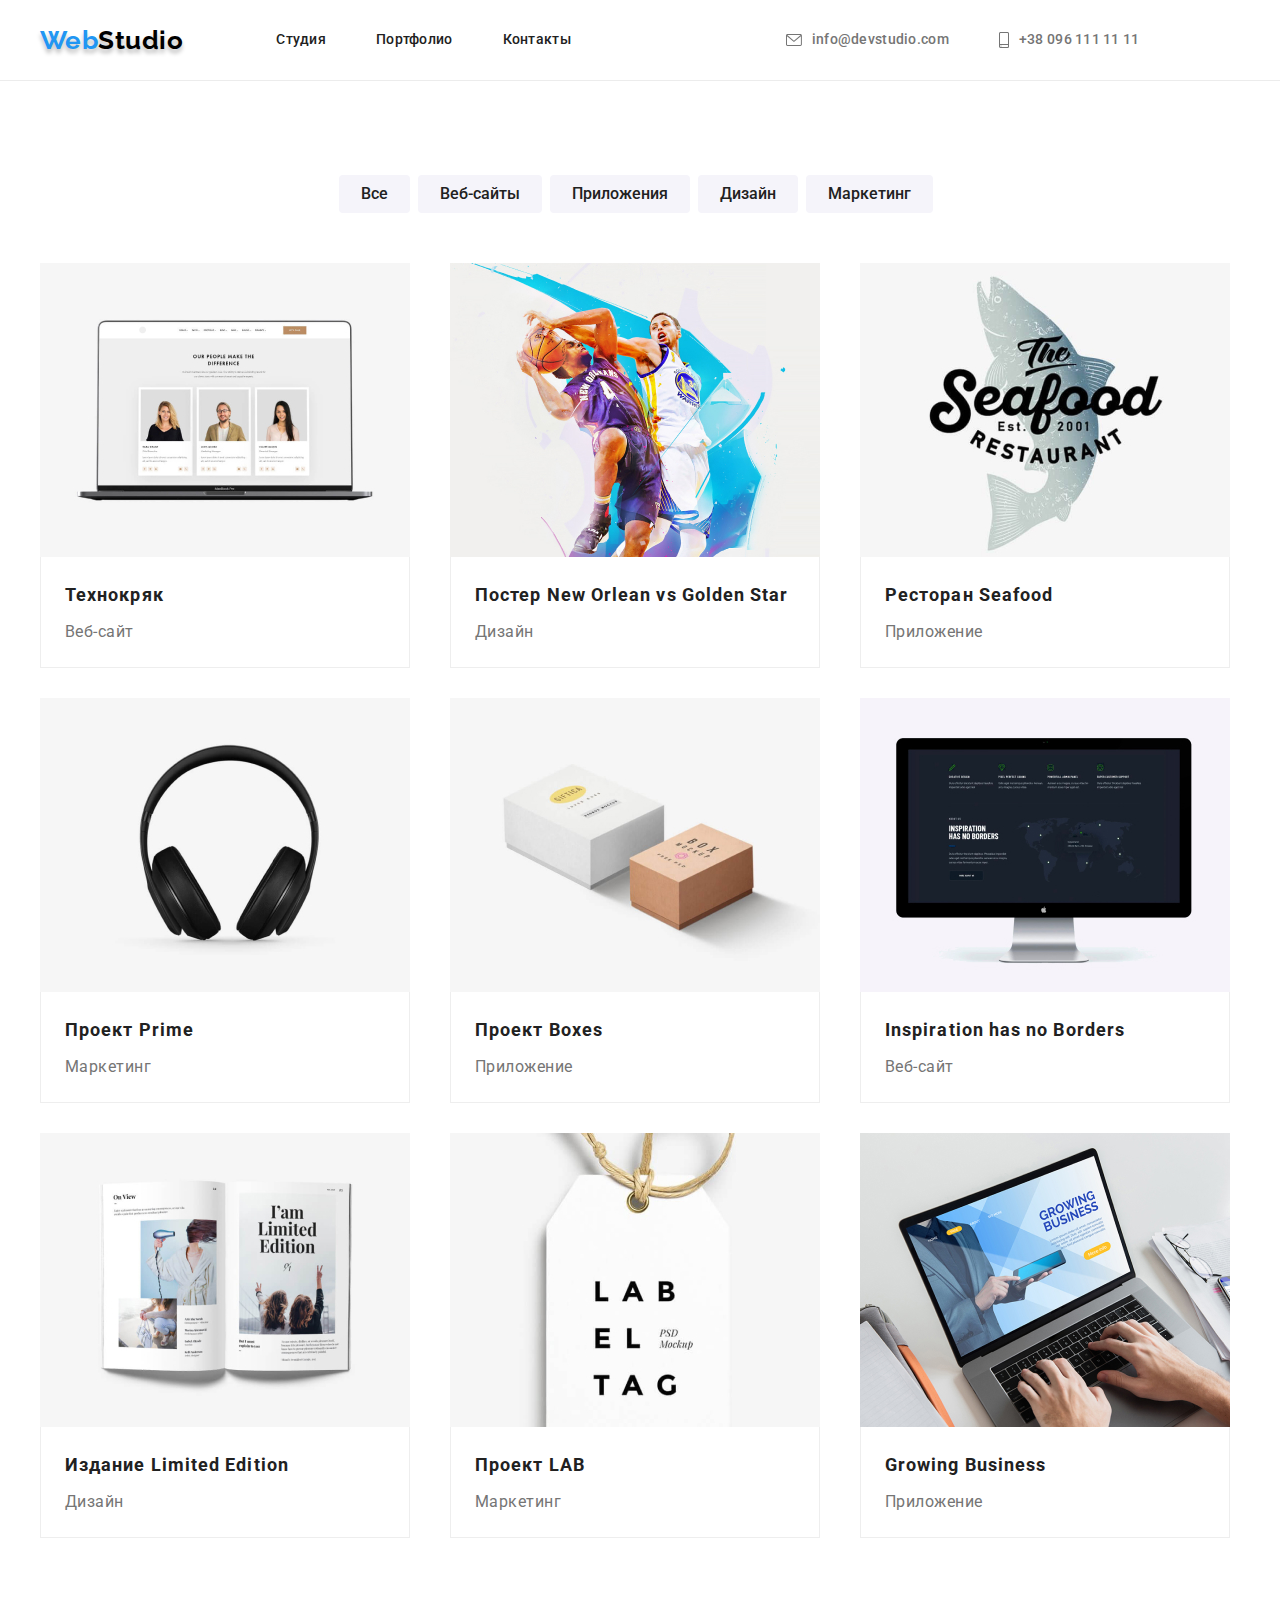
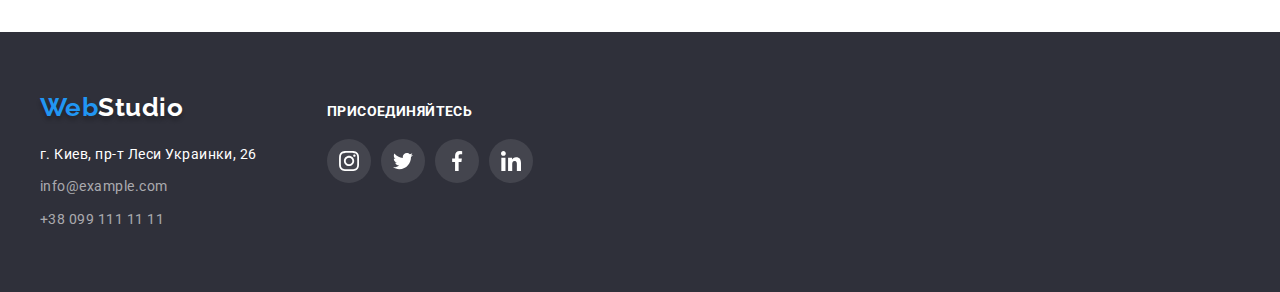
==== portfolio.html @ 7f568b9a "Created a new 5th repository" ====
<!DOCTYPE html>
<html lang="ru">
<head>
    <meta charset="UTF-8">
    <meta http-equiv="X-UA-Compatible" content="IE=edge">
    <meta name="viewport" content="width=device-width, initial-scale=1.0">
    <title>Webstudio</title>
    <link rel="preconnect" href="https://fonts.googleapis.com">
    <link rel="preconnect" href="https://fonts.gstatic.com" crossorigin>
    <link href="https://fonts.googleapis.com/css2?family=Raleway:wght@700&family=Roboto:wght@400;500;700;900&display=swap" rel="stylesheet">
    <link rel="stylesheet" href="https://cdnjs.cloudflare.com/ajax/libs/modern-normalize/1.1.0/modern-normalize.min.css" integrity="sha512-wpPYUAdjBVSE4KJnH1VR1HeZfpl1ub8YT/NKx4PuQ5NmX2tKuGu6U/JRp5y+Y8XG2tV+wKQpNHVUX03MfMFn9Q==" crossorigin="anonymous" referrerpolicy="no-referrer" />
    <link rel="stylesheet" href="./css/styles.css" />

</head>
<body>
    <!--- header--->
<header class="header">
    <div class="container main"> 
        <nav class="header-nav"> 
        <a class="header-link link" lang="en" href="./index.html"><span class="logo-web">Web</span>Studio</a>
          <ul class="header-nav-list list">
                <li class="item"><a class="header-item-link link" href="./index.html">Студия</a></li>
                <li class="item"><a class="header-item-link link" href="./index.html">Портфолио</a></li> 
                <li class="item"><a class="header-item-link link" href="">Контакты</a></li>
            </ul>
     </nav> 
          <ul class="auto-nav list"> 

               <li class="item">
                <a class="auto-nav-item link" href="mailto:info@devstudio.com">
                  <svg class="contacts-icon" width="16" height="12"> 
                    <use href="./images/symbol-defs.svg#icon-envelope"></use>
                </svg> 
                info@devstudio.com</a>
            </li>

            <li class="item">
                <a class="auto-nav-item link" href="tel:+380961111111">
                 <svg class="contacts-icon" width="10" height="16"> 
                    <use href="./images/symbol-defs.svg#icon-smartphone"> </use>
                </svg> 
                +38 096 111 11 11</a>
            </li>
          </ul>
    </div>
</header>

    <!--- portfolio--->
<main>
    <section class="portfolio"> 
        <div class="container "> 
        <h1 hidden>Портфолио</h1>
        <ul class="portfolio-list  list"> 
            <li><button class="portfolio-button link" type="button">Все </button></li>
            <li><button class="portfolio-button link" type="button">Веб-сайты</button> </li>   
            <li><button class="portfolio-button link" type="button">Приложения</button> </li> 
            <li><button class="portfolio-button link" type="button">Дизайн</button> </li> 
            <li><button class="portfolio-button link" type="button">Маркетинг</button> </li> 
        </ul>
        <ul class="portfolio-img list">
            <li class="gallery-pic">
                 <img  src="./images/img.jpg" alt="Ноутбук" width="370" height="294"> 
                <div class="gallery-content">  
                <h2 class="portfolio-item">Технокряк</h2>
                <p class="portfolio-text"> Веб-сайт</p>
            </div>
            </li>
            
            <li class="gallery-pic"> 
                <img  src="./images/img (1).jpg" alt="Баскетбол" width="370" height="294" > 
                <div class="gallery-content"> 
                <h2 class="portfolio-item">Постер New Orlean vs Golden Star</h2>
                <p class="portfolio-text"> Дизайн</p>
            </div>

            </li>
            <li class="gallery-pic"> 
                <img  src="./images/img (2).jpg" alt="Лого ресторану" width="370" height="294" > 
                <div class="gallery-content"> 
                <h2 class="portfolio-item">Ресторан Seafood</h2>
                <p class="portfolio-text"> Приложение</p>
            </div>

            </li>
            <li class="gallery-pic"> 
                <img  src="./images/img (3).jpg" alt="Наушники" width="370" height="294" > 
                <div class="gallery-content"> 
                <h2 class="portfolio-item">Проект Prime</h2>
                <p class="portfolio-text"> Маркетинг</p>
            </div>

            </li>
            <li class="gallery-pic"> 
                <img  src="./images/img (4).jpg" alt="Боксы" width="370" height="294" > 
                <div class="gallery-content"> 
                <h2 class="portfolio-item">Проект Boxes</h2>
                <p class="portfolio-text"> Приложение</p>
            </div>
            </li>

            <li class="gallery-pic"> 
                <img  src="./images/img (5).jpg" alt="компьютер" width="370" height="294" >
                <div class="gallery-content"> 
                <h2 class="portfolio-item" lang="en">Inspiration has no Borders</h2>
                <p class="portfolio-text"> Веб-сайт</p>
            </div>

            </li>
            <li class="gallery-pic"> 
                <img  src="./images/img (6).jpg" alt="Книга" width="370" height="294" >
                <div class="gallery-content"> 
                <h2 class="portfolio-item">Издание Limited Edition</h2>
                <p class="portfolio-text"> Дизайн</p>
            </div>

            </li>
            <li class="gallery-pic"> 
                <img  src="./images/img (7).jpg" alt="Ярлык" width="370" height="294" > 
                <div class="gallery-content"> 
                <h2 class="portfolio-item">Проект LAB</h2>
                <p class="portfolio-text"> Маркетинг</p>
            </div>

            </li>
            <li class="gallery-pic"> 
                <img  src="./images/img (8).jpg" alt="Веб-сайт" width="370" height="294" > 
                <div class="gallery-content"> 
                <h2 class="portfolio-item">Growing Business</h2>
                <p class="portfolio-text"> Приложение</p>
                </div>
            </li>
        </ul>
        </div>

    </section>
</main>

    <!-- footer-->
    <footer class="footer"> 
        <div class="footer-list container"> 
        <div class="footer-logo  main"> 
        <a class="footer-link link" lang="en" href=""><span class="logo-web">Web</span>Studio</a>
        <address> 
        <ul class="list-contacts list">
            <li class="address">г. Киев, пр-т Леси Украинки, 26</li>
            <li class="mail"><a class="contacts link" href="mailto:info@example.com">info@example.com</a></li>
            <li><a class="contacts link" href="tel:+380991111111">+38 099 111 11 11</a></li>
        </ul>
    </address>
        </div>
        <div class="join-socials "> 
            <h3 class="join">присоединяйтесь</h3>
            <ul class="join-list list "> 
                <li class="join-item">
                    <a href="" class="join-link link">
                    <svg class="join-icon" width="20" height="20"> 
                        <use href="./images/symbol-defs.svg#icon-instagram"> </use>
                    </svg>
                 </a>
                </li>
                <li class="join-item">
                    <a href="" class="join-link link">
                    <svg class="join-icon" width="20" height="20"> 
                        <use href="./images/symbol-defs.svg#icon-twitter"> </use>
                    </svg>
                 </a>
                </li>
                <li class="join-item">
                    <a href="" class="join-link link">
                    <svg class="join-icon" width="20" height="20"> 
                        <use href="./images/symbol-defs.svg#icon-facebook"> </use>
                    </svg>
                 </a>
                </li>
                <li class="join-item">
                    <a href="" class="join-link link">
                    <svg class="join-icon" width="20" height="20"> 
                        <use href="./images/symbol-defs.svg#icon-linkedin"> </use>
                    </svg>
                 </a>
                </li>
                </ul>
        </div>
    </div>
    </footer>
</body>
</html>
---- css/styles.css ----
:root{
    --title-text-color: #212121;  
    --primary-text-color: #757575;
    --secondary-text-color: #000000;
    --third-text-color: #ffffff;
    --accent-color:#2196F3;
}
body {
    margin: 0;

    background-color: #FFFFFF;
    font-family: 'Roboto', sans-serif;
    letter-spacing: 0.03em;
    color: var(--title-text-color)
}
p, h1, h2, h3, h4{
    margin-top: 0;
    margin-bottom: 0;
}
ul {
    margin-top: 0;
    margin-bottom: 0;
    padding-left: 0;
}
img {
    display: block;
    width: auto;
}
.link {
    text-decoration: none;
}
.list {
    list-style: none;
}
.container {

    width: 1200px;
    padding-left: 15px;
    padding-right: 15px;
    margin: 0 auto;    
}


.header-nav {
    display: flex;
    align-items: center;
}
.header-link, 
.footer-link {
    padding: 0;

    Font-family: 'Raleway';
    font-weight: bold;
    Font-size: 26px;
    Line-height: 1.19;
    color: var(--secondary-text-color);
    text-shadow: 0px 4px 4px rgba(0, 0, 0, 0.25);
}

.logo-web {
    color:var(--accent-color);
}

.main {
    display: flex;
    align-items: center;
}
.header {  
      border-bottom: 1px solid #ECECEC;
}
.header-nav-list {
    display: flex;
    margin-right: auto;
}
.header-nav-list .link {    
    display: block;
    padding-top: 32px;
    padding-bottom: 32px;

    font-style: 400;
    font-weight: 500;
    font-size: 14px;
    line-height: 1.14;
    letter-spacing: 0.02em;
    color: var(--title-text-color);
}

.header-nav-list .item:not(:last-child) {
    margin-right: 50px;
}
.header-link {
    margin-right: 93px;
}

.header-item-link:hover,
.header-item-link:focus,
.auto-nav-item:hover,
.auto-nav-item:focus  {
    color: var(--accent-color); 
}

 /* Contacts*/

.auto-nav {
    display: flex;
    margin-left: 215px;
}
.auto-nav .item +.item {
    margin-left: 50px;
}

.auto-nav-item {
    display: flex;
    align-items: center;
    font-weight: 500;
    font-size: 14px;
    line-height: 1.14;
    letter-spacing: 0.02em;
    color: var(--primary-text-color);
}
.contacts-icon {
    display: inline-block;
    margin-right: 10px;
    fill: currentColor;
}
.auto-nav-item:hover,
.auto-nav-item:focus   {
    color: var(--accent-color); 
}

/* ---hero---*/
.hero {
   /* background-color: #2F303A;*/
    padding-bottom: 200px;
    padding-top: 200px;
    flex-grow: 1;
    background-image: linear-gradient(rgba(47, 48, 58, 0.4),
    rgba(47, 48, 58, 0.4)
    ), url(../images/heroimg.jpg) ;
}

.hero-title {
    margin-bottom: 30px;

    font-weight: 900;
    font-size: 44px;
    line-height: 1.36;
    text-align: center;
    letter-spacing: 0.06em;
    text-transform: uppercase;
    text-shadow: 0px 4px 4px rgba(0, 0, 0, 0.25);
    color: var(--third-text-color);
}

.hero-button {  
    display: flex;
    margin: auto;
    border-radius: 4px;
    padding: 10px 32px;
    border: 1px solid #000000;
    text-shadow: 0px 4px 4px rgba(0, 0, 0, 0.25);

    font-weight: 700;
    font-size: 16px;
    line-height: 1.87;
    display: flex;
    align-items: center;
    text-align: center;
    letter-spacing: 0.06em;
    color: var(--third-text-color);
    background-color: var(--accent-color);
    cursor: pointer;

}
.hero .link:hover,
.hero .link:focus{
    background-color: #188CE8;
    box-shadow: 0px 4px 4px rgba(0, 0, 0, 0.15);
}

/* ---features---*/
.details {
    display: flex;
}
.features{
    display: flex;

    padding-top: 94px;
    padding-bottom: 94px;
}
.features-title {
    display: flex;
    margin-top: 30px;
    margin-bottom: 10px;

    font-weight: 700;
    Font-size: 14px;
    Line-height: 1.14;
    text-transform: uppercase;
    color: var(--title-text-color);
}
.features-text {
    display: flex;
    margin-right: 30px;
    font-weight: normal;
    font-size: 14px;
    line-height: 1.71;
    color: var(--primary-text-color);
}
.features-list { 
    display: flex;
}
.icon-animations:not(:last-child) {
    margin-right: 30px;
}
.icon-animations .features-text {
    width: 100% ;
}
.features-icon {
}

.icon-class  {
    display: flex;
    background-color: #F5F4FA;
    align-items: center;
    justify-content: center;
    border-radius: 4px; 
    height: 120px;
}


/* ---work and team---*/

.work {
    padding-bottom: 94px;
}
.work-list {
    display: flex;
}
.work-list .picture:not(:last-child){
    margin-right: 30px;
    
}

.work-title,
.team-title {
    margin-bottom: 50px;
    font-weight: bold;
    font-size: 36px;
    line-height: 42px;
    text-align: center;
    color: var(--title-text-color);
}

.team{
    background-color: #F5F4FA;
    padding-top: 94px;
    padding-bottom: 94px;
} 

.team-list  {
    display: flex;
    margin: 0;
    margin-left: -30px; 
}

.team-content{
    padding-top: 30px ;
    padding-bottom: 30px; 
    width: 270px;

    background-color: var(--third-text-color);
    box-shadow: 0px 1px 3px rgba(0, 0, 0, 0.12), 0px 1px 1px rgba(0, 0, 0, 0.14), 0px 2px 1px rgba(0, 0, 0, 0.2);
    border-radius: 0px 0px 4px 4px;

}
.content {
    width: 270px;
    margin-left: 30px; 
    margin-right: 0;
}
.team-list .team-pic:not(:last-child){
    margin-right: 30px;
}
.team-item {
    margin-bottom: 10px ;

    font-weight: 500;
    font-size: 16px;
    line-height: 1.18; 
    text-align: center;   
    color: var(--title-text-color);
}
.team-text{
    margin-bottom: 16px ;

    font-weight: normal;
    font-size: 16px;
    line-height: 1.18;
    text-align: center;
}
.social-list {
    display: flex;
    justify-content: center;
}
.social-item{
    width: 44px;
    height: 44px;
    
}
.social-item:not(:last-child) {
    margin-right: 10px;
}
.social-icon{
    fill: #AFB1B8;

}

.social-link {
    width: 100%;
    height: 100%;
    display: flex;
    align-items: center;
    justify-content: center;
    border-radius: 50%;
    background-color: #ffffff;
}

.social-link:hover,
.social-link:focus,
.social-link:hover .social-icon,
.social-link:focus .social-icon {
    fill: var(--third-text-color);
    background-color: var(--accent-color);
}
/* ---- Clients---*/
.clients {
    padding-top: 94px;
    padding-bottom: 94px;
}

.clients-list {
    display: flex;
    justify-content: center;

}
.clients-title {
    margin-bottom: 50px;
    font-weight: 700;
    font-size: 36px;
    line-height: 42px;
    text-align: center;
    letter-spacing: 0.03em;
    color: #212121;
}

.clients-item{    
    width: 170px;
    height: 92px;     
}
.clients-item:not(:last-child) {
    margin-right: 30px;
}
.clients-icon{
   fill:  #AFB1B8; 

}
.clients-link {
    width: 100%;
    height: 100%;
    display: flex;
    border: 1px solid #AFB1B8;;
    border-radius: 4px;
    align-items: center;
    justify-content: center;
}
.clients-link:hover .clients-icon,
.clients-link:focus .clients-icon{
    fill: var(--accent-color);
}

.clients-link:hover,
.clients-link:focus { 
    border-color: var(--accent-color);
}

/* ---footer---*/
.footer-list {
    display: flex;
    align-items: baseline;
}
.footer-logo {
    display: inline-block;
}

.footer {
    padding-top: 60px;
    padding-bottom:60px;
    background-color: #2F303A    ;
}

.footer-link { 
    color: var(--third-text-color);
}
.list-contacts{
    font-style: normal;
}
.contacts{
    font-weight: normal;
    font-size: 14px;
    line-height: 1.71;
    color: rgba(255, 255, 255, 0.6) ;

}
.address{
    margin-top: 20px;
    margin-bottom: 9px;
    margin-right: 70px;

    font-weight: normal;
    font-size: 14px;
    line-height: 1.71;
    color: var(--third-text-color);
}
.mail {
    margin-bottom: 9px;
}
.join-socials .join{ 
    display: flex;
    margin-bottom: 20px;

    font-weight: 700;
    font-size: 14px;
    line-height: 16px;
    letter-spacing: 0.03em;
    text-transform: uppercase;
     color: #FFFFFF;   
}
.join-list {
    display: flex;
}
.join-item{
    width: 44px;
    height: 44px;   
}
.join-item:not(:last-child) {
    margin-right: 10px;
}
.join-icon{
    fill: #FFFFFF;
}
.join-link {
    width: 100%;
    height: 100%;
    display: flex;
    align-items: center;
    justify-content: center;
    border-radius: 50%;
    background-color: rgba(255, 255, 255, 0.1);
}
.join-link:hover,
.join-link:focus,
.join-link:hover .join-icon,
.join-link:focus .join-icon {
    cursor: pointer;
    fill: #FFFFFF;
    background-color: var(--accent-color);
}

/* Portfolio */
.portfolio{
    padding-bottom: 94px;
    padding-top: 94px;
    background: #FFFFFF;
}
.portfolio-list{
    display: flex;
    margin-bottom: 50px;
    justify-content: center;
}

.portfolio-button{
    padding: 6px 22px;
    margin-right: 8px;

    font-family: 'Roboto';
    font-weight: 500;
    font-size: 16px;
    line-height: 1.62;
    text-align: center;
    color: var(--title-text-color);
    background-color: #F5F4FA ;
    border-radius: 4px;
    border: transparent;
    cursor: pointer;
}
.portfolio-list .link:hover, 
.portfolio-list .link:focus {
    color: var(--third-text-color);
    background-color: var(--accent-color);
    box-shadow: 0px 3px 1px rgba(0, 0, 0, 0.1), 0px 1px 2px rgba(0, 0, 0, 0.08), 0px 2px 2px rgba(0, 0, 0, 0.12);
}
.portfolio-img .gallery-pic:hover,
.portfolio-img .gallery-pic:focus {
    background: #FFFFFF;
    box-shadow: 0px 1px 1px rgba(0, 0, 0, 0.12), 0px 4px 4px rgba(0, 0, 0, 0.06), 1px 4px 6px rgba(0, 0, 0, 0.16);
}

.gallery-content{
    background: #FFFFFF;
    box-sizing: border-box;
    padding: 20px 24px;
    border-bottom: 1px solid #EEEEEE;
    border-right: 1px solid #EEEEEE;
    border-left: 1px solid #EEEEEE;
    width: 370px;
}
.portfolio-img {
    margin: 0;
    display: flex;
    flex-wrap: wrap;
    margin-top: -30px;
    margin-left: -30px;

}

.gallery-pic{
    width: 370px;
    margin-left: 30px;
    margin-top: 30px;
    flex-basis: calc(100% / 3 - 30px);
}


.portfolio-item {
    margin-bottom: 4px;

    font-weight: 700;
    font-size: 18px;
    line-height: 2;
    letter-spacing: 0.06em;
}
.portfolio-text{
    font-weight: normal;
    font-size: 16px;
    line-height: 1.87;
    color: var(--primary-text-color);
}
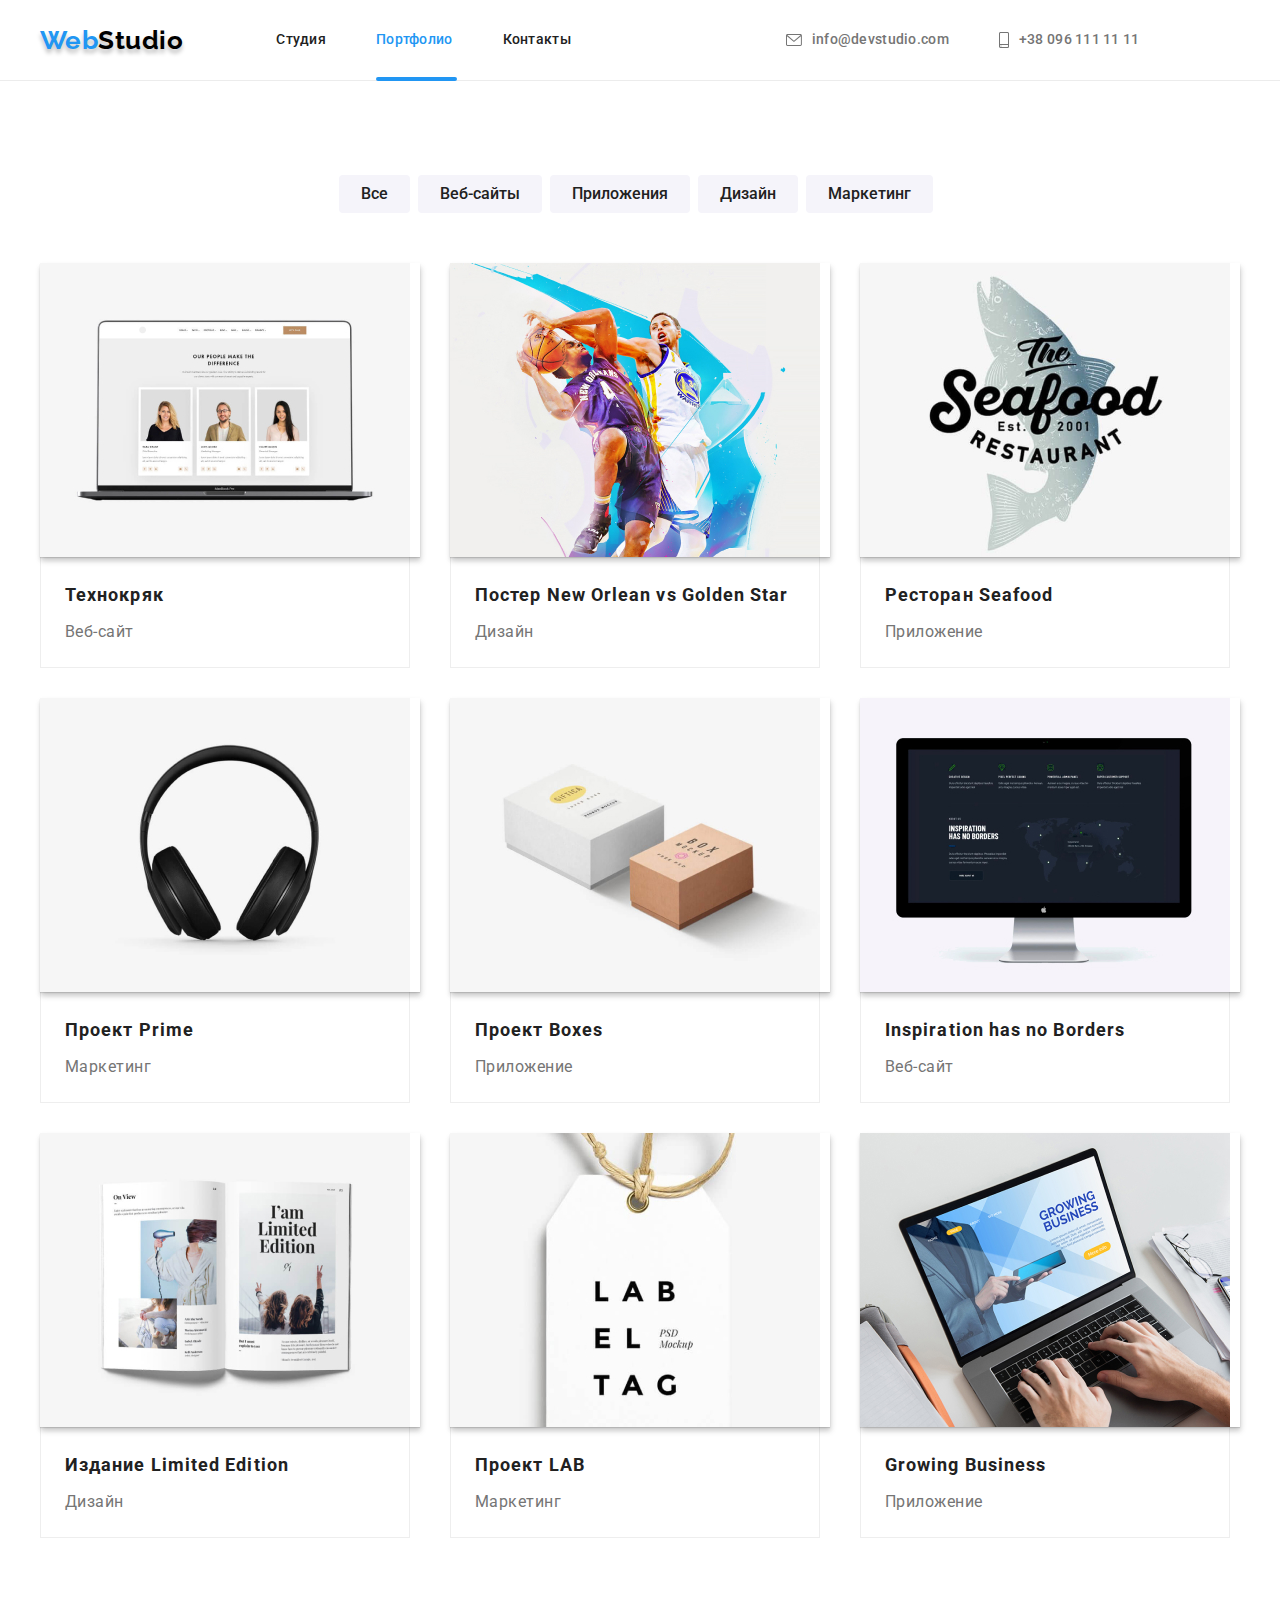
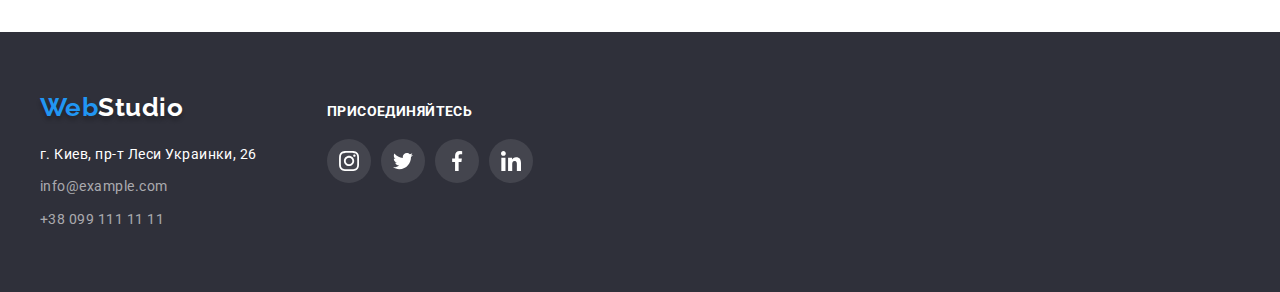
==== commit 44f45c43: "Added animations to the cards" ====
--- a/portfolio.html
+++ b/portfolio.html
@@ -20,7 +20,7 @@
         <a class="header-link link" lang="en" href="./index.html"><span class="logo-web">Web</span>Studio</a>
           <ul class="header-nav-list list">
                 <li class="item"><a class="header-item-link link" href="./index.html">Студия</a></li>
-                <li class="item"><a class="header-item-link link" href="./index.html">Портфолио</a></li> 
+                <li class="item"><a class="header-item-link current link" href="./index.html">Портфолио</a></li> 
                 <li class="item"><a class="header-item-link link" href="">Контакты</a></li>
             </ul>
      </nav> 
@@ -59,15 +59,21 @@
         </ul>
         <ul class="portfolio-img list">
             <li class="gallery-pic">
+                <div class="overlay-text"> 
                  <img  src="./images/img.jpg" alt="Ноутбук" width="370" height="294"> 
-                <div class="gallery-content">  
+                 <p class="picture-text"> Технокряк это современная площадка распространения коронавируса. Компании используют эту платформу для цифрового шпионажа и атак на защищённые сервера конкурентов.</p>
+                </div>
+                 <div class="gallery-content">  
                 <h2 class="portfolio-item">Технокряк</h2>
                 <p class="portfolio-text"> Веб-сайт</p>
             </div>
             </li>
             
             <li class="gallery-pic"> 
+                <div class="overlay-text"> 
                 <img  src="./images/img (1).jpg" alt="Баскетбол" width="370" height="294" > 
+                <p class="picture-text"> Технокряк это современная площадка распространения коронавируса. Компании используют эту платформу для цифрового шпионажа и атак на защищённые сервера конкурентов.</p>
+            </div>
                 <div class="gallery-content"> 
                 <h2 class="portfolio-item">Постер New Orlean vs Golden Star</h2>
                 <p class="portfolio-text"> Дизайн</p>
@@ -75,7 +81,10 @@
 
             </li>
             <li class="gallery-pic"> 
+                <div class="overlay-text"> 
                 <img  src="./images/img (2).jpg" alt="Лого ресторану" width="370" height="294" > 
+                <p class="picture-text"> Технокряк это современная площадка распространения коронавируса. Компании используют эту платформу для цифрового шпионажа и атак на защищённые сервера конкурентов.</p>
+            </div> 
                 <div class="gallery-content"> 
                 <h2 class="portfolio-item">Ресторан Seafood</h2>
                 <p class="portfolio-text"> Приложение</p>
@@ -83,7 +92,10 @@
 
             </li>
             <li class="gallery-pic"> 
+                <div class="overlay-text"> 
                 <img  src="./images/img (3).jpg" alt="Наушники" width="370" height="294" > 
+                <p class="picture-text"> Технокряк это современная площадка распространения коронавируса. Компании используют эту платформу для цифрового шпионажа и атак на защищённые сервера конкурентов.</p> 
+            </div>
                 <div class="gallery-content"> 
                 <h2 class="portfolio-item">Проект Prime</h2>
                 <p class="portfolio-text"> Маркетинг</p>
@@ -91,7 +103,10 @@
 
             </li>
             <li class="gallery-pic"> 
+                <div class="overlay-text"> 
                 <img  src="./images/img (4).jpg" alt="Боксы" width="370" height="294" > 
+                <p class="picture-text"> Технокряк это современная площадка распространения коронавируса. Компании используют эту платформу для цифрового шпионажа и атак на защищённые сервера конкурентов.</p> 
+            </div>
                 <div class="gallery-content"> 
                 <h2 class="portfolio-item">Проект Boxes</h2>
                 <p class="portfolio-text"> Приложение</p>
@@ -99,7 +114,10 @@
             </li>
 
             <li class="gallery-pic"> 
+                <div class="overlay-text">  
                 <img  src="./images/img (5).jpg" alt="компьютер" width="370" height="294" >
+                <p class="picture-text"> Технокряк это современная площадка распространения коронавируса. Компании используют эту платформу для цифрового шпионажа и атак на защищённые сервера конкурентов.</p>
+            </div>
                 <div class="gallery-content"> 
                 <h2 class="portfolio-item" lang="en">Inspiration has no Borders</h2>
                 <p class="portfolio-text"> Веб-сайт</p>
@@ -107,7 +125,10 @@
 
             </li>
             <li class="gallery-pic"> 
+                <div class="overlay-text"> 
                 <img  src="./images/img (6).jpg" alt="Книга" width="370" height="294" >
+                <p class="picture-text"> Технокряк это современная площадка распространения коронавируса. Компании используют эту платформу для цифрового шпионажа и атак на защищённые сервера конкурентов.</p>
+            </div>
                 <div class="gallery-content"> 
                 <h2 class="portfolio-item">Издание Limited Edition</h2>
                 <p class="portfolio-text"> Дизайн</p>
@@ -115,7 +136,10 @@
 
             </li>
             <li class="gallery-pic"> 
+                <div class="overlay-text"> 
                 <img  src="./images/img (7).jpg" alt="Ярлык" width="370" height="294" > 
+                <p class="picture-text"> Технокряк это современная площадка распространения коронавируса. Компании используют эту платформу для цифрового шпионажа и атак на защищённые сервера конкурентов.</p>
+            </div>
                 <div class="gallery-content"> 
                 <h2 class="portfolio-item">Проект LAB</h2>
                 <p class="portfolio-text"> Маркетинг</p>
@@ -123,7 +147,10 @@
 
             </li>
             <li class="gallery-pic"> 
+                <div class="overlay-text"> 
                 <img  src="./images/img (8).jpg" alt="Веб-сайт" width="370" height="294" > 
+                <p class="picture-text"> Технокряк это современная площадка распространения коронавируса. Компании используют эту платформу для цифрового шпионажа и атак на защищённые сервера конкурентов.</p>
+            </div>
                 <div class="gallery-content"> 
                 <h2 class="portfolio-item">Growing Business</h2>
                 <p class="portfolio-text"> Приложение</p>
--- a/css/styles.css
+++ b/css/styles.css
@@ -13,6 +13,14 @@
     letter-spacing: 0.03em;
     color: var(--title-text-color)
 }
+    @keyframes slide {
+        0% {
+            transition: transformY(0%);
+        }
+        100%{
+            transition: transformY(100%);
+        }
+    }
 p, h1, h2, h3, h4{
     margin-top: 0;
     margin-bottom: 0;
@@ -39,7 +47,6 @@
     padding-right: 15px;
     margin: 0 auto;    
 }
-
 
 .header-nav {
     display: flex;
@@ -91,13 +98,31 @@
 .header-link {
     margin-right: 93px;
 }
-
+.header-item-link {
+    transition: color 250ms cubic-bezier (0.4, 0, 0.2, 1);
+}
 .header-item-link:hover,
 .header-item-link:focus,
 .auto-nav-item:hover,
 .auto-nav-item:focus  {
     color: var(--accent-color); 
 }
+.item{
+    position: relative;
+}
+.header-nav-list .current{
+    color: var(--accent-color)
+}
+.item .current::after {
+    content: '';
+    position: absolute;
+    bottom: -1px;
+    width: 100%;
+    left: 0;
+    background-color: var(--accent-color);
+    border: 2px solid;
+    border-radius: 2px;
+}
 
  /* Contacts*/
 
@@ -109,7 +134,9 @@
     margin-left: 50px;
 }
 
-.auto-nav-item {
+.auto-nav-item { 
+    transition: color 250ms cubic-bezier (0.4, 0, 0.2, 1);
+    
     display: flex;
     align-items: center;
     font-weight: 500;
@@ -151,6 +178,49 @@
     text-shadow: 0px 4px 4px rgba(0, 0, 0, 0.25);
     color: var(--third-text-color);
 }
+.backdrop {
+    position: fixed;
+    top: 0;
+    left:0;
+    width: 100%;
+    height: 100%;
+    background: rgba(0, 0, 0, 0.2);
+    opacity: 1;
+    transition: opacity 250ms cubic-bezier(0.4, 0, 0.2, 1), visibility 250ms cubic-bezier(0.4, 0, 0.2, 1);
+}
+.backdrop.is-hidden{
+    opacity: 0;
+    pointer-events: none;
+    visibility: hidden;
+}
+
+.modal {
+    position: absolute;
+    top: 50%;
+    left: 50%;
+    transform: translate(-50%, -50%);
+    min-width: 528px;
+    min-height: 581px;
+    
+    background: #FFFFFF;
+    box-shadow: 0px 1px 3px rgba(0, 0, 0, 0.12), 0px 1px 1px rgba(0, 0, 0, 0.14), 0px 2px 1px rgba(0, 0, 0, 0.2);
+    border-radius: 4px;
+}
+.close {
+    outline: none;
+    border: none; 
+    background-color: #ffffff;
+    width: 30px;
+    height: 30px;
+    position: absolute;
+    top: 8px;
+    right: 8px;  
+    display: flex;
+    align-items: center;
+    justify-content: center;
+    border-radius: 50%;
+    border: 1px solid rgba(0, 0, 0, 0.1);   
+}
 
 .hero-button {  
     display: flex;
@@ -170,6 +240,9 @@
     color: var(--third-text-color);
     background-color: var(--accent-color);
     cursor: pointer;
+}
+.hero .link {
+    transition: box-shadow 250ms cubic-bezier(0.4, 0, 0.2, 1), background-color 250ms cubic-bezier(0.4, 0, 0.2, 1);
 
 }
 .hero .link:hover,
@@ -216,8 +289,6 @@
 .icon-animations .features-text {
     width: 100% ;
 }
-.features-icon {
-}
 
 .icon-class  {
     display: flex;
@@ -228,7 +299,6 @@
     height: 120px;
 }
 
-
 /* ---work and team---*/
 
 .work {
@@ -238,7 +308,27 @@
     display: flex;
 }
 .work-list .picture:not(:last-child){
-    margin-right: 30px;
+    margin-right: 30px;   
+}
+.picture {
+    position: relative;
+}
+.work-text {
+    position: absolute;
+    bottom: 0;
+    min-width: 370px;
+    min-height: 70px;
+    display: flex;
+    justify-content: center;
+    align-items: center;
+    font-weight: 700;
+    font-size: 14px;
+    line-height: 1.14;
+    text-align: center;
+    letter-spacing: 0.03em;
+    text-transform: uppercase;
+    background: rgba(47, 48, 58, 0.8);
+    color: var(--third-text-color);
     
 }
 
@@ -247,7 +337,7 @@
     margin-bottom: 50px;
     font-weight: bold;
     font-size: 36px;
-    line-height: 42px;
+    line-height: 1.16;
     text-align: center;
     color: var(--title-text-color);
 }
@@ -313,10 +403,13 @@
 }
 .social-icon{
     fill: #AFB1B8;
-
+    transition: fill 250ms cubic-bezier(0.4, 0, 0.2, 1), background-color 250ms cubic-bezier(0.4, 0, 0.2, 1);
+    
 }
 
 .social-link {
+    transition: fill 250ms cubic-bezier(0.4, 0, 0.2, 1), background-color 250ms cubic-bezier(0.4, 0, 0.2, 1);
+    
     width: 100%;
     height: 100%;
     display: flex;
@@ -363,9 +456,12 @@
 }
 .clients-icon{
    fill:  #AFB1B8; 
+   transition: fill 250ms cubic-bezier(0.4, 0, 0.2, 1);
 
 }
 .clients-link {
+    transition: fill 250ms cubic-bezier(0.4, 0, 0.2, 1), border-color 250ms cubic-bezier(0.4, 0, 0.2, 1);
+
     width: 100%;
     height: 100%;
     display: flex;
@@ -448,8 +544,11 @@
 }
 .join-icon{
     fill: #FFFFFF;
+    transition: fill 250ms cubic-bezier(0.4, 0, 0.2, 1), background-color 250ms cubic-bezier(0.4, 0, 0.2, 1);
+
 }
 .join-link {
+    transition: fill 250ms cubic-bezier(0.4, 0, 0.2, 1), background-color 250ms cubic-bezier(0.4, 0, 0.2, 1);
     width: 100%;
     height: 100%;
     display: flex;
@@ -474,12 +573,13 @@
     background: #FFFFFF;
 }
 .portfolio-list{
+    
     display: flex;
     margin-bottom: 50px;
     justify-content: center;
 }
 
-.portfolio-button{
+.portfolio-button{   
     padding: 6px 22px;
     margin-right: 8px;
 
@@ -494,20 +594,66 @@
     border: transparent;
     cursor: pointer;
 }
+.portfolio-list .link{ 
+    transition: color 250ms cubic-bezier(0.4, 0, 0.2, 1), background-color 250ms cubic-bezier(0.4, 0, 0.2, 1), box-shadow 250ms cubic-bezier(0.4, 0, 0.2, 1);
+}
 .portfolio-list .link:hover, 
 .portfolio-list .link:focus {
     color: var(--third-text-color);
     background-color: var(--accent-color);
     box-shadow: 0px 3px 1px rgba(0, 0, 0, 0.1), 0px 1px 2px rgba(0, 0, 0, 0.08), 0px 2px 2px rgba(0, 0, 0, 0.12);
 }
-.portfolio-img .gallery-pic:hover,
-.portfolio-img .gallery-pic:focus {
-    background: #FFFFFF;
+
+.overlay-text{
+    position: relative;
+    width: 100%;
+    transition: transform 250ms cubic-bezier(0.4, 0, 0.2, 1);
+    animation-name: slide;
+    animation-duration: 250ms;
+    animation-timing-function: cubic-bezier(0.4, 0, 0.2, 1);
     box-shadow: 0px 1px 1px rgba(0, 0, 0, 0.12), 0px 4px 4px rgba(0, 0, 0, 0.06), 1px 4px 6px rgba(0, 0, 0, 0.16);
+    overflow: hidden;
+}
+.overlay-text::before {
+    display: inline-block;
+    position: absolute;
+    content: '';
+    width: 100%;
+    height: 100%;
+    opacity: 0;
+    transform: translateY(calc (-50% + 30px));
+    transition: transform 250ms cubic-bezier(0.4, 0, 0.2, 1);
+
+}
+
+.picture-text {
+    position: absolute;
+    top: 0;
+    left: 0;
+    height: 100%;
+    padding: 63px 24px;
+    font-size: 18px;
+    line-height: 1.56;
+    letter-spacing: 0.03em;
+    color: #ffffff;
+    background-color: rgba(33, 150, 243, 0.9);   
+    transition: transform 250ms cubic-bezier(0.4, 0, 0.2, 1);
+    transform: translateY(100%);
+    opacity: 0;
+    overflow: auto;
+}
+.overlay-text:hover::before{
+    transform: translateY(-100%);
+   /* opacity: 0;*/
+}
+.overlay-text:hover .picture-text {
+    opacity: 1;
+    transform: translateY(0%);
+
 }
 
 .gallery-content{
-    background: #FFFFFF;
+    background-color: #FFFFFF;
     box-sizing: border-box;
     padding: 20px 24px;
     border-bottom: 1px solid #EEEEEE;
@@ -516,21 +662,28 @@
     width: 370px;
 }
 .portfolio-img {
+    transition: background-color 250ms cubic-bezier (0.4, 0, 0.2, 1), box-shadow 250ms cubic-bezier (0.4, 0, 0.2, 1);
+
     margin: 0;
     display: flex;
     flex-wrap: wrap;
     margin-top: -30px;
     margin-left: -30px;
-
 }
 
 .gallery-pic{
+    transition: background-color 250ms cubic-bezier (0.4, 0, 0.2, 1), box-shadow 250ms cubic-bezier (0.4, 0, 0.2, 1);
+
     width: 370px;
     margin-left: 30px;
     margin-top: 30px;
     flex-basis: calc(100% / 3 - 30px);
 }
-
+.portfolio-img .gallery-pic:hover,
+.portfolio-img .gallery-pic:focus {
+    background: #FFFFFF;
+    box-shadow: 0px 1px 1px rgba(0, 0, 0, 0.12), 0px 4px 4px rgba(0, 0, 0, 0.06), 1px 4px 6px rgba(0, 0, 0, 0.16);
+}
 
 .portfolio-item {
     margin-bottom: 4px;
